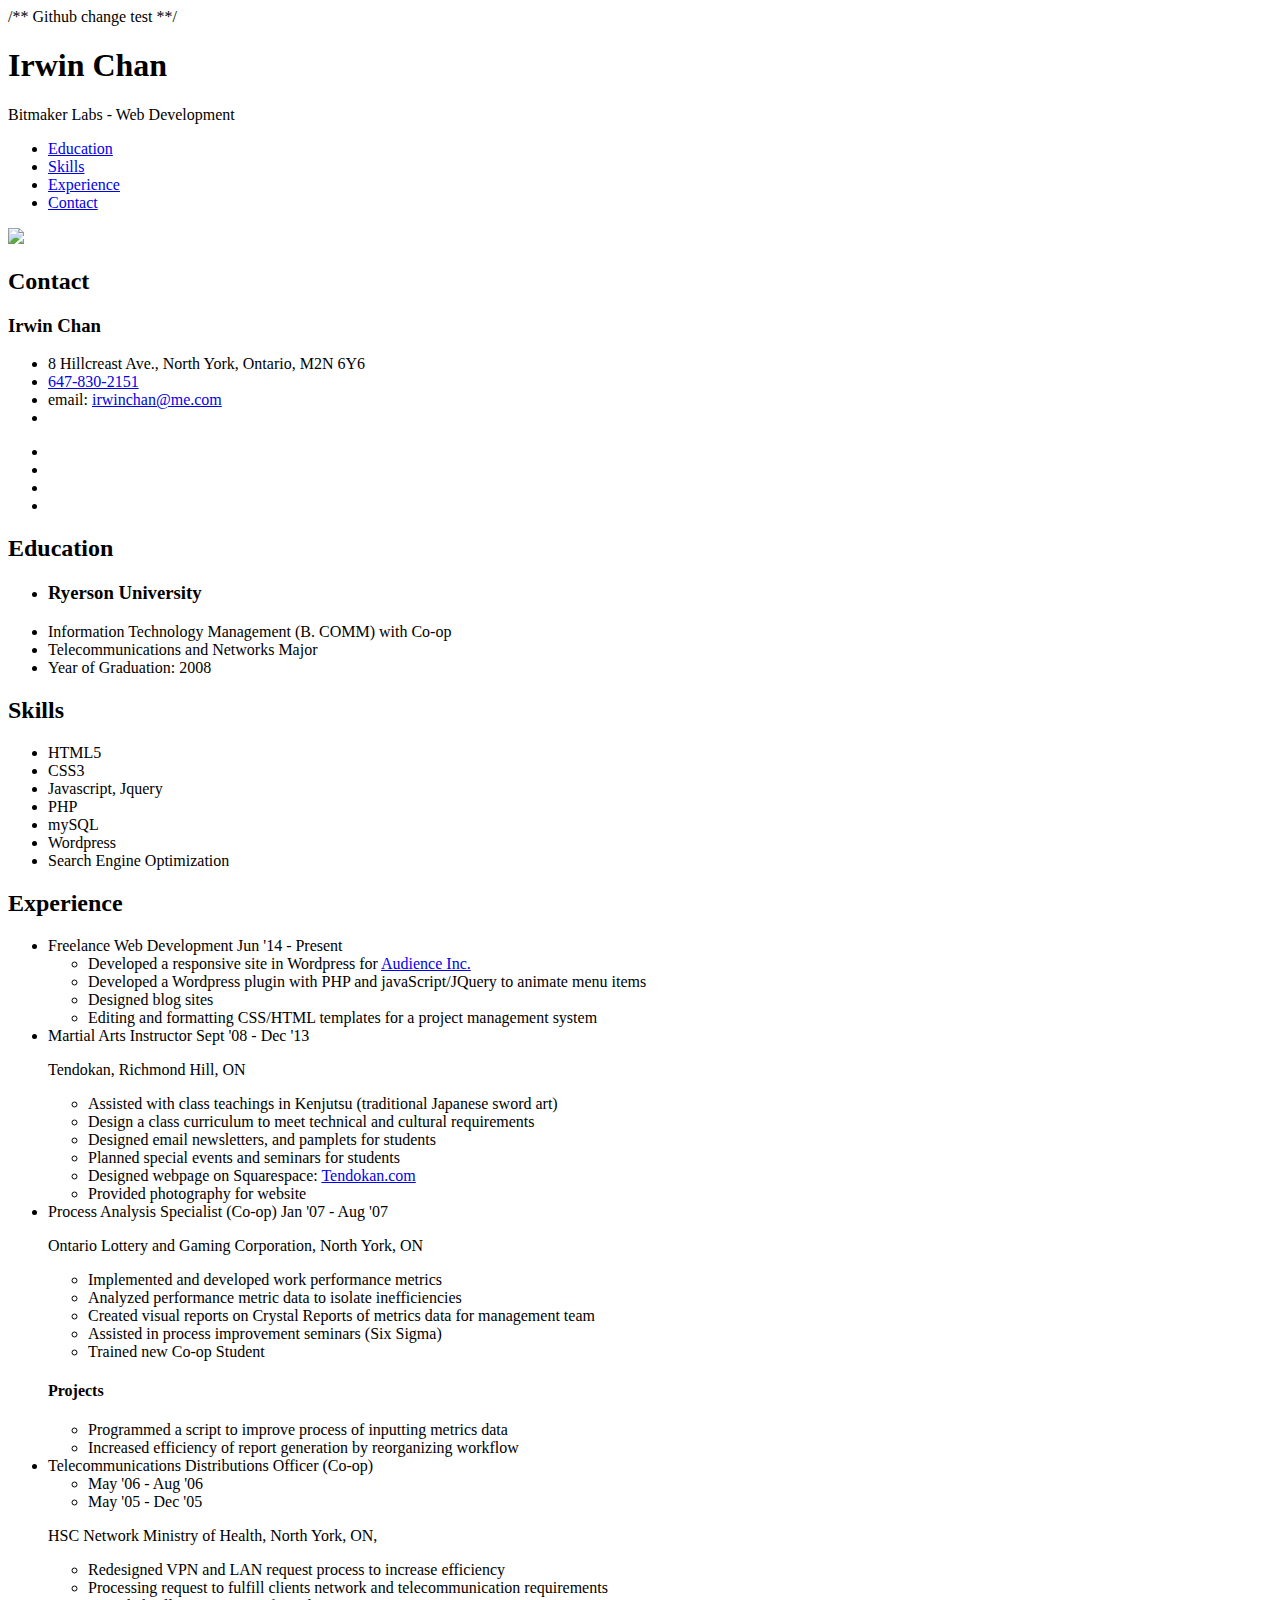
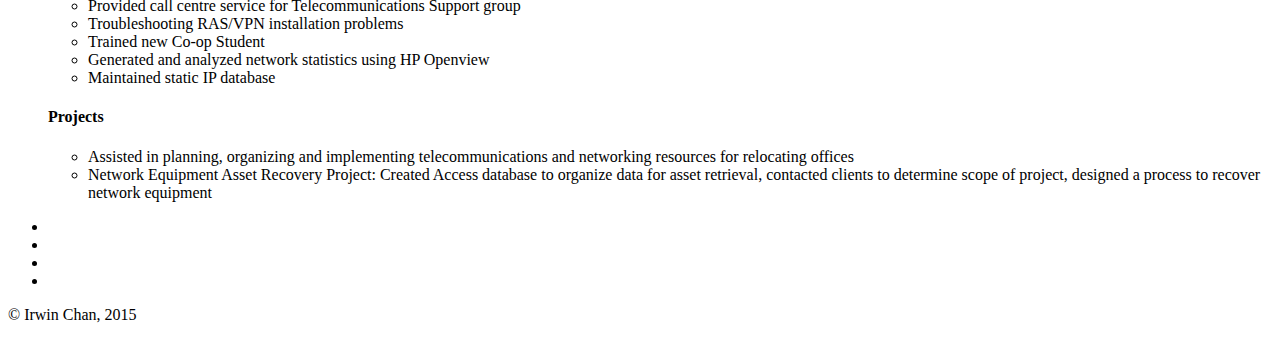
==== index.html @ 0ec88aa5 "Add index.html page" ====
<!DOCTYPE html>
<html>
    /** Github change test **/
<head>
    <link href='http://fonts.googleapis.com/css?family=Roboto+Condensed:300italic,400italic,700italic,400,300,700' rel='stylesheet' type='text/css'>
    <link rel="stylesheet" href="https://maxcdn.bootstrapcdn.com/font-awesome/4.4.0/css/font-awesome.min.css">
	<link type="text/css" rel="stylesheet" href="resume_styles.css">
    
	<title>Irwin Chan's Resume - Bitmaker Labs, Toronto, Ontario</title>
</head>
<body>
	<header>
		<div id="introduction">
			<h1>Irwin Chan</h1>
			<p>Bitmaker Labs - Web Development</p>
		</div>
		<nav>
			<ul>
				<li><a href="#education">Education</a></li>
				<li><a href="#skills">Skills</a></li>
				<li><a href="#experience">Experience</a></li>
				<li><a href="#contact">Contact</a></li>
			</ul>
		</nav>
	</header>
	<div id="content">
		<main>
			<section id="contact">
                <img id="my_Photo" src="irwin.JPG">
                <h2>Contact</h2>
                <h3>Irwin Chan</h3>
                <ul>
                    <li>8 Hillcreast Ave., North York, Ontario, M2N 6Y6</li>
                    <li><a href="tel:647-830-2151">647-830-2151</a></li>
                    <li>email: <a href="mailto:irwinchan@me.com">irwinchan@me.com</a><li>
                </ul>
                
                <ul class="social_Media_Links">
                    <li class="facebook"></li>
                    <li class="linkedin"></li>
                    <li class="twitter"></li>
                    <li class="google"></li>
                </ul>
            
			</section>
			<section id="education">
				<h2>Education</h2>
                <ul>
                    <li><h3>Ryerson University</h3></li>
                    <li>Information Technology Management (B. COMM) with Co-op</li>
                    <li>Telecommunications and Networks Major</li>
                    <li>Year of Graduation: 2008</li>
                </ul>
                
			</section>
			<section id="skills">
				<h2>Skills</h2>
                <ul id="skills_List">
                    <li class="skill_Item skill_Level_3">
                        HTML5
                    </li>
                    <li class="skill_Item skill_Level_3">
                        CSS3
                    </li>
                    <li class="skill_Item skill_Level_2">
                        Javascript, Jquery
                    </li>
                    <li class="skill_Item skill_Level_1">
                        PHP
                    </li>
                    <li class="skill_Item skill_Level_1">
                        mySQL
                    </li>
                    <li class="skill_Item skill_Level_2">
                        Wordpress
                    </li>
                    <li class="skill_Item skill_Level_1">
                        Search Engine Optimization
                    </li>
                </ul>

			</section>
			<section id="experience">
				<h2>Experience</h2>

                <ul id='timeline'>
                  <li class='work'>
                    <div class="relative">
                      <label for='work5'>Freelance Web Development</label>
                      <span class='date'>Jun '14 - Present</span>
                      <span class='circle'></span>
                    </div>
                    <div class='content'>
                        <ul class="job_Details">
                            <li>Developed a responsive site in Wordpress for <a href="www.audienceinc.ca">Audience Inc.</a></li>
                            <li>Developed a Wordpress plugin with PHP and javaScript/JQuery to animate menu items</li>
                            <li>Designed blog sites</li>
                            <li>Editing and formatting CSS/HTML templates for a project management system</li>
                        </ul>
                    </div>
                  </li>
                    <li class='work'>
                    <div class="relative">
                      <label for='work1'>Martial Arts Instructor</label>
                      <span class='date'>Sept '08 - Dec '13 </span>
                      <span class='circle'></span>
                    </div>
                    <div class='content'>
                        <p class="employer">
                            Tendokan, Richmond Hill, ON
                        </p>
                        <ul class="job_Details">
                            <li>Assisted with class teachings in Kenjutsu (traditional Japanese sword art)</li>
                            <li>Design a class curriculum to meet technical and cultural requirements</li>
                            <li>Designed email newsletters, and pamplets for students</li>
                            <li>Planned special events and seminars for students</li>
                            <li>Designed webpage on Squarespace: <a href="www.audienceinc.ca">Tendokan.com</a></li>
                            <li>Provided photography for website</li>
                        </ul>
                    </div>
                  </li>
                  <li class='work'>
                    <div class="relative">
                      <label for='work4'>Process Analysis Specialist (Co-op)</label>
                      <span class='date'>Jan '07 - Aug '07</span>
                      <span class='circle'></span>
                    </div>
                    <div class='content'>
                        <p class="employer">
                            Ontario Lottery and Gaming Corporation, North York, ON
                        </p>
                        <ul class="job_Details">
                            <li>Implemented and developed work performance metrics</li>
                            <li>Analyzed performance metric data to isolate inefficiencies</li>
                            <li>Created visual reports on Crystal Reports of metrics data for management team</li>
                            <li>Assisted in process improvement seminars (Six Sigma)</li>
                            <li>Trained new Co-op Student</li>
                        </ul>
                        <h4>Projects</h4>
                        <ul class="job_Details">
                            <li>Programmed a script to improve process of inputting metrics data</li>
                            <li>Increased efficiency of report generation by reorganizing workflow</li>
                        </ul>
                    </div>
                  </li>
                  <li class='work'>
                    <div class="relative">
                      <label for='work3'>Telecommunications Distributions Officer (Co-op)</label>
                      <span class='date'>
                            <ul class="date_list">
                                 <li>May '06 - Aug '06</li>
                                <li>May '05 - Dec '05</li>
                            </ul>
                      </span>
                      <span class='circle'></span>
                    </div>
                    <div class='content'>
                        <p class="employer">
                            HSC Network Ministry of Health, North York, ON, 
                        </p>
                        <ul class="job_Details">
                            <li>Redesigned VPN and LAN request process to increase efficiency</li>
                            <li>Processing request to fulfill clients network and telecommunication requirements</li>
                            <li>Provided call centre service for Telecommunications Support group</li>
                            <li>Troubleshooting RAS/VPN installation problems</li>
                            <li>Trained new Co-op Student</li>
                            <li>Generated and analyzed network statistics using HP Openview</li>
                            <li>Maintained static IP database</li>
                        </ul>
                        <h4>Projects</h4>
                        <ul class="job_Details">
                            <li>Assisted in planning, organizing and implementing telecommunications and networking resources for relocating offices</li>
                            <li>Network Equipment Asset Recovery Project: Created Access database to organize data for asset retrieval, contacted clients to determine scope of project, designed a process to recover network equipment</li>
                        </ul>
                    </div>
                  </li>
                </ul>
            </section>
		</main>
		<aside>
		</aside>
	</div>
	<footer>
         <ul class="social_Media_Links">
                    <li class="facebook"></li>
                    <li class="linkedin"></li>
                    <li class="twitter"></li>
                    <li class="google"></li>
        </ul>
        <p> &copy Irwin Chan, 2015</p>
       
	</footer>


</body>


</html>
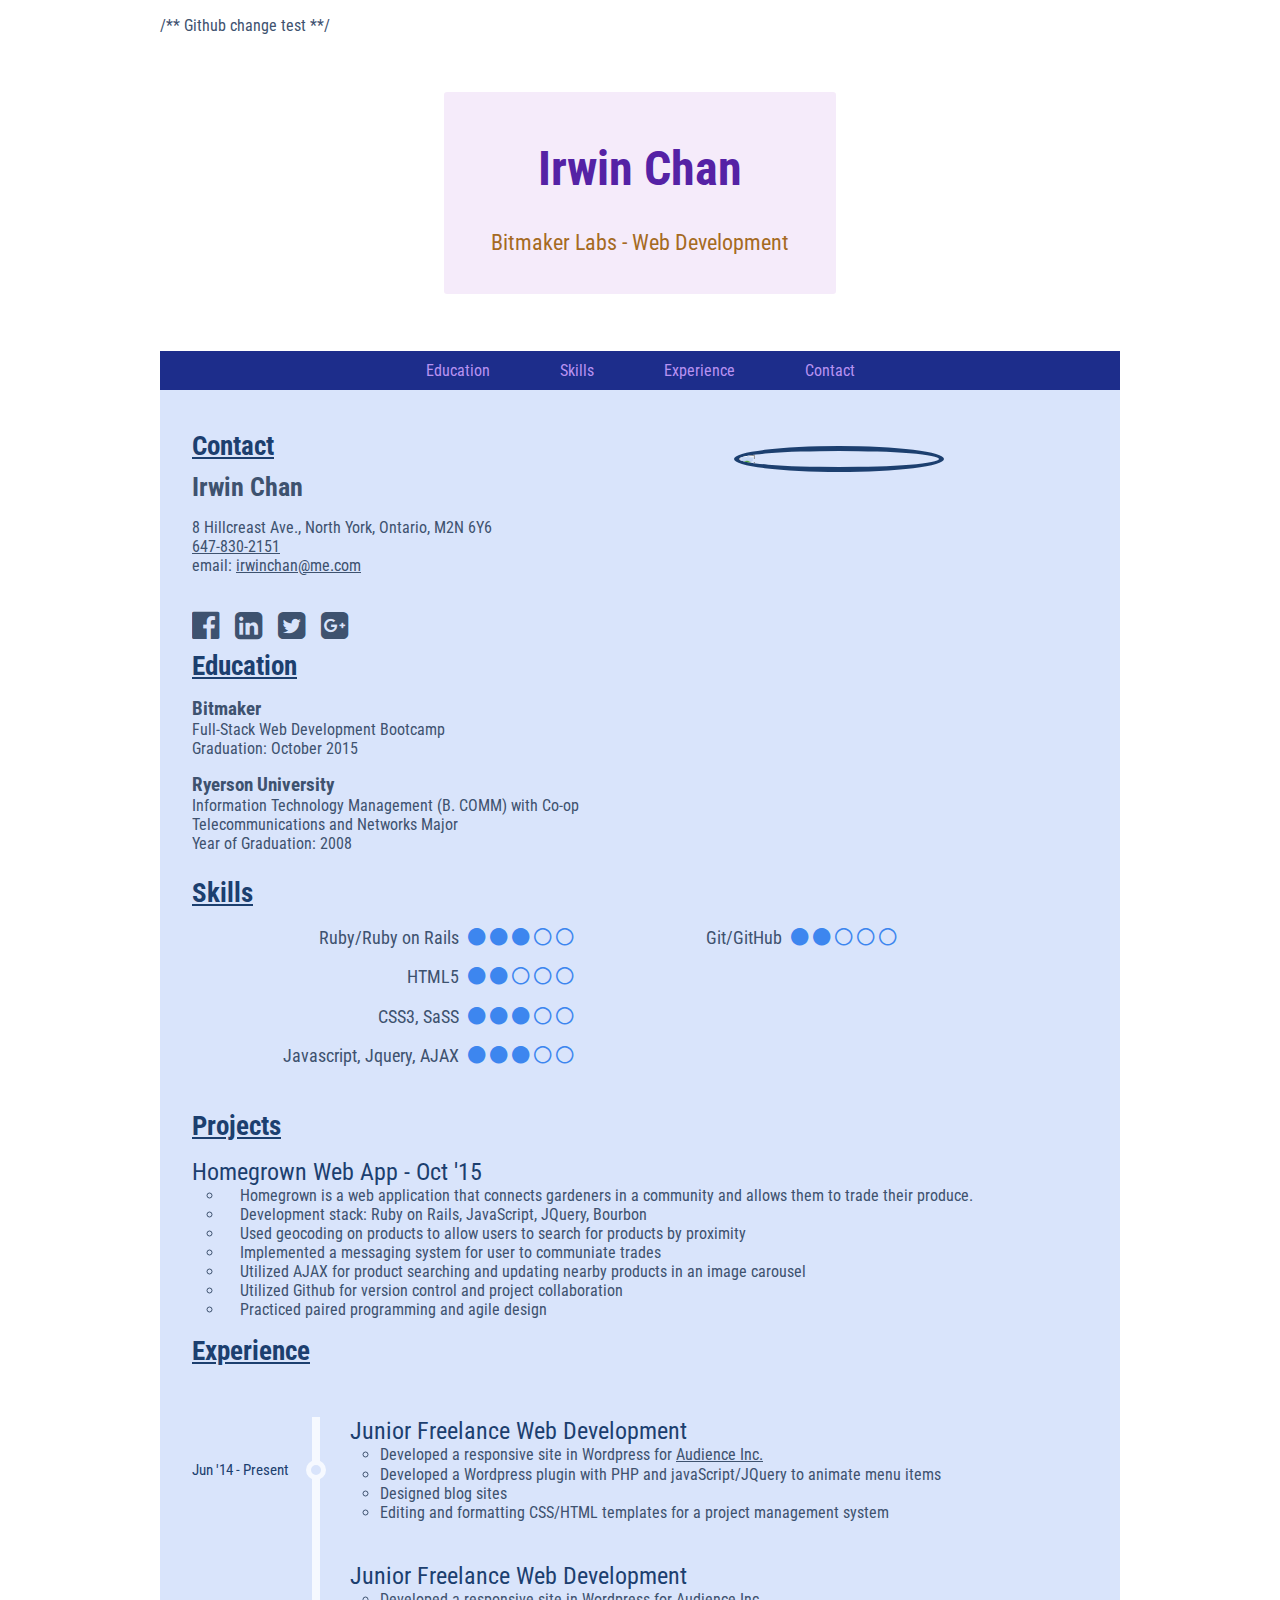
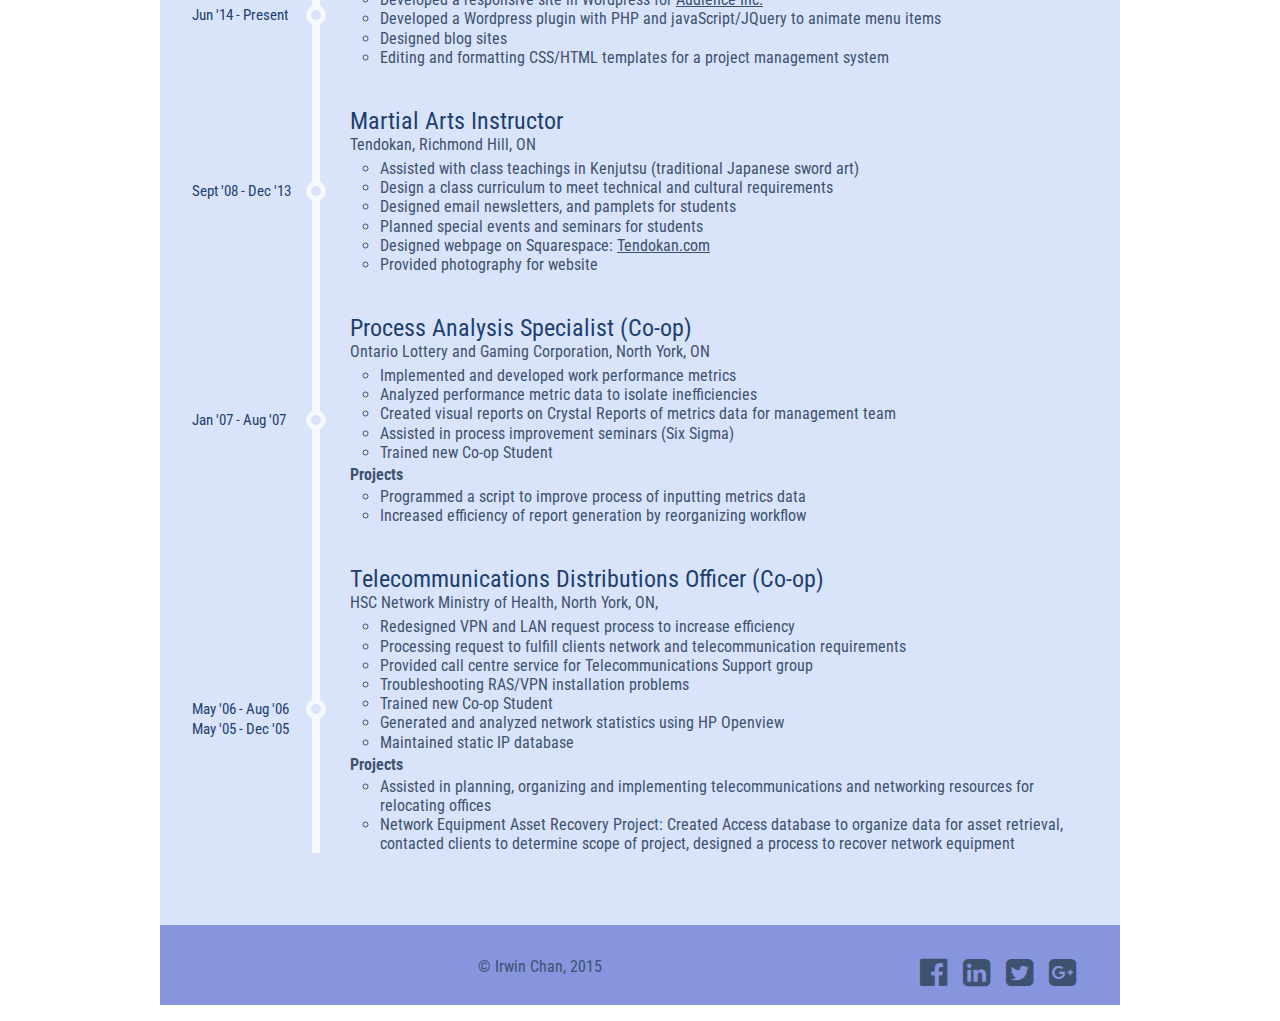
==== commit 87e18301: "Update index" ====
--- a/index.html
+++ b/index.html
@@ -4,195 +4,222 @@
 <head>
     <link href='http://fonts.googleapis.com/css?family=Roboto+Condensed:300italic,400italic,700italic,400,300,700' rel='stylesheet' type='text/css'>
     <link rel="stylesheet" href="https://maxcdn.bootstrapcdn.com/font-awesome/4.4.0/css/font-awesome.min.css">
-	<link type="text/css" rel="stylesheet" href="resume_styles.css">
-    
-	<title>Irwin Chan's Resume - Bitmaker Labs, Toronto, Ontario</title>
+  <link type="text/css" rel="stylesheet" href="resume_styles.css">
+
+  <title>Irwin Chan's Resume - Bitmaker Labs, Toronto, Ontario</title>
 </head>
 <body>
-	<header>
-		<div id="introduction">
-			<h1>Irwin Chan</h1>
-			<p>Bitmaker Labs - Web Development</p>
-		</div>
-		<nav>
-			<ul>
-				<li><a href="#education">Education</a></li>
-				<li><a href="#skills">Skills</a></li>
-				<li><a href="#experience">Experience</a></li>
-				<li><a href="#contact">Contact</a></li>
-			</ul>
-		</nav>
-	</header>
-	<div id="content">
-		<main>
-			<section id="contact">
-                <img id="my_Photo" src="irwin.JPG">
-                <h2>Contact</h2>
-                <h3>Irwin Chan</h3>
-                <ul>
-                    <li>8 Hillcreast Ave., North York, Ontario, M2N 6Y6</li>
-                    <li><a href="tel:647-830-2151">647-830-2151</a></li>
-                    <li>email: <a href="mailto:irwinchan@me.com">irwinchan@me.com</a><li>
+  <header>
+    <div id="introduction">
+      <h1>Irwin Chan</h1>
+      <p>Bitmaker Labs - Web Development</p>
+    </div>
+    <nav>
+      <ul>
+        <li><a href="#education">Education</a></li>
+        <li><a href="#skills">Skills</a></li>
+        <li><a href="#experience">Experience</a></li>
+        <li><a href="#contact">Contact</a></li>
+      </ul>
+    </nav>
+  </header>
+  <div id="content">
+    <main>
+
+      <section id="contact">
+        <img id="my_Photo" src="irwin.JPG">
+
+        <h2>Contact</h2>
+        <h3>Irwin Chan</h3>
+
+        <ul>
+          <li>8 Hillcreast Ave., North York, Ontario, M2N 6Y6</li>
+          <li><a href="tel:647-830-2151">647-830-2151</a></li>
+          <li>email: <a href="mailto:irwinchan@me.com">irwinchan@me.com</a><li>
+        </ul>
+
+        <ul class="social_Media_Links">
+          <li class="facebook"></li>
+          <li class="linkedin"></li>
+          <li class="twitter"></li>
+          <li class="google"></li>
+        </ul>
+      </section>
+
+      <section id="education">
+        <h2>Education</h2>
+        <ul>
+          <li><h3>Bitmaker</h3></li>
+          <li>Full-Stack Web Development Bootcamp</li>
+          <li>Graduation: October 2015</li>
+        </ul>
+        <ul>
+          <li><h3>Ryerson University</h3></li>
+          <li>Information Technology Management (B. COMM) with Co-op</li>
+          <li>Telecommunications and Networks Major</li>
+          <li>Year of Graduation: 2008</li>
+        </ul>
+      </section>
+
+      <section id="skills">
+        <h2>Skills</h2>
+        <ul id="skills_List">
+          <li class="skill_Item skill_Level_3">
+            Ruby/Ruby on Rails
+          </li>
+          <li class="skill_Item skill_Level_2">
+            HTML5
+          </li>
+          <li class="skill_Item skill_Level_3">
+            CSS3, SaSS
+          </li>
+          <li class="skill_Item skill_Level_3">
+            Javascript, Jquery, AJAX
+          </li>
+          <li class="skill_Item skill_Level_2">
+            Git/GitHub
+          </li>
+        </ul>
+      </section>
+      <div class="projects">
+        <h2>Projects</h2>
+
+        <ul class="project-details">
+          <strong>Homegrown Web App - Oct '15</strong>
+          <li>
+            Homegrown is a web application that connects gardeners in a community and allows them to trade their produce.
+          </li>
+          <li>Development stack: Ruby on Rails, JavaScript, JQuery, Bourbon</li>
+          <li>Used geocoding on products to allow users to search for products by proximity</li>
+          <li>Implemented a messaging system for user to communiate trades</li>
+          <li>Utilized AJAX for product searching and updating nearby products in an image carousel</li>
+          <li>Utilized Github for version control and project collaboration</li>
+          <li>Practiced paired programming and agile design</li>
+        </ul>
+      </div>
+
+      <section id="experience">
+        <h2>Experience</h2>
+
+        <ul id='timeline'>
+          <li class='work'>
+            <div class="relative">
+              <label for='work5'>Junior Freelance Web Development</label>
+              <span class='date'>Jun '14 - Present</span>
+              <span class='circle'></span>
+            </div>
+            <div class='content'>
+              <ul class="job_Details">
+                <li>Developed a responsive site in Wordpress for <a href="www.audienceinc.ca">Audience Inc.</a></li>
+                <li>Developed a Wordpress plugin with PHP and javaScript/JQuery to animate menu items</li>
+                <li>Designed blog sites</li>
+                <li>Editing and formatting CSS/HTML templates for a project management system</li>
+              </ul>
+            </div>
+          </li>
+          <li class='work'>
+            <div class="relative">
+              <label for='work5'>Junior Freelance Web Development</label>
+              <span class='date'>Jun '14 - Present</span>
+              <span class='circle'></span>
+            </div>
+            <div class='content'>
+              <ul class="job_Details">
+                <li>Developed a responsive site in Wordpress for <a href="www.audienceinc.ca">Audience Inc.</a></li>
+                <li>Developed a Wordpress plugin with PHP and javaScript/JQuery to animate menu items</li>
+                <li>Designed blog sites</li>
+                <li>Editing and formatting CSS/HTML templates for a project management system</li>
+              </ul>
+            </div>
+          </li>
+            <li class='work'>
+            <div class="relative">
+              <label for='work1'>Martial Arts Instructor</label>
+              <span class='date'>Sept '08 - Dec '13 </span>
+              <span class='circle'></span>
+            </div>
+            <div class='content'>
+              <p class="employer">
+                Tendokan, Richmond Hill, ON
+              </p>
+              <ul class="job_Details">
+                <li>Assisted with class teachings in Kenjutsu (traditional Japanese sword art)</li>
+                <li>Design a class curriculum to meet technical and cultural requirements</li>
+                <li>Designed email newsletters, and pamplets for students</li>
+                <li>Planned special events and seminars for students</li>
+                <li>Designed webpage on Squarespace: <a href="www.audienceinc.ca">Tendokan.com</a></li>
+                <li>Provided photography for website</li>
+              </ul>
+            </div>
+          </li>
+          <li class='work'>
+            <div class="relative">
+              <label for='work4'>Process Analysis Specialist (Co-op)</label>
+              <span class='date'>Jan '07 - Aug '07</span>
+              <span class='circle'></span>
+            </div>
+            <div class='content'>
+              <p class="employer">
+                Ontario Lottery and Gaming Corporation, North York, ON
+              </p>
+              <ul class="job_Details">
+                <li>Implemented and developed work performance metrics</li>
+                <li>Analyzed performance metric data to isolate inefficiencies</li>
+                <li>Created visual reports on Crystal Reports of metrics data for management team</li>
+                <li>Assisted in process improvement seminars (Six Sigma)</li>
+                <li>Trained new Co-op Student</li>
+              </ul>
+              <h4>Projects</h4>
+              <ul class="job_Details">
+                <li>Programmed a script to improve process of inputting metrics data</li>
+                <li>Increased efficiency of report generation by reorganizing workflow</li>
+              </ul>
+            </div>
+          </li>
+          <li class='work'>
+            <div class="relative">
+              <label for='work3'>Telecommunications Distributions Officer (Co-op)</label>
+              <span class='date'>
+                <ul class="date_list">
+                  <li>May '06 - Aug '06</li>
+                  <li>May '05 - Dec '05</li>
                 </ul>
-                
-                <ul class="social_Media_Links">
-                    <li class="facebook"></li>
-                    <li class="linkedin"></li>
-                    <li class="twitter"></li>
-                    <li class="google"></li>
-                </ul>
-            
-			</section>
-			<section id="education">
-				<h2>Education</h2>
-                <ul>
-                    <li><h3>Ryerson University</h3></li>
-                    <li>Information Technology Management (B. COMM) with Co-op</li>
-                    <li>Telecommunications and Networks Major</li>
-                    <li>Year of Graduation: 2008</li>
-                </ul>
-                
-			</section>
-			<section id="skills">
-				<h2>Skills</h2>
-                <ul id="skills_List">
-                    <li class="skill_Item skill_Level_3">
-                        HTML5
-                    </li>
-                    <li class="skill_Item skill_Level_3">
-                        CSS3
-                    </li>
-                    <li class="skill_Item skill_Level_2">
-                        Javascript, Jquery
-                    </li>
-                    <li class="skill_Item skill_Level_1">
-                        PHP
-                    </li>
-                    <li class="skill_Item skill_Level_1">
-                        mySQL
-                    </li>
-                    <li class="skill_Item skill_Level_2">
-                        Wordpress
-                    </li>
-                    <li class="skill_Item skill_Level_1">
-                        Search Engine Optimization
-                    </li>
-                </ul>
-
-			</section>
-			<section id="experience">
-				<h2>Experience</h2>
-
-                <ul id='timeline'>
-                  <li class='work'>
-                    <div class="relative">
-                      <label for='work5'>Freelance Web Development</label>
-                      <span class='date'>Jun '14 - Present</span>
-                      <span class='circle'></span>
-                    </div>
-                    <div class='content'>
-                        <ul class="job_Details">
-                            <li>Developed a responsive site in Wordpress for <a href="www.audienceinc.ca">Audience Inc.</a></li>
-                            <li>Developed a Wordpress plugin with PHP and javaScript/JQuery to animate menu items</li>
-                            <li>Designed blog sites</li>
-                            <li>Editing and formatting CSS/HTML templates for a project management system</li>
-                        </ul>
-                    </div>
-                  </li>
-                    <li class='work'>
-                    <div class="relative">
-                      <label for='work1'>Martial Arts Instructor</label>
-                      <span class='date'>Sept '08 - Dec '13 </span>
-                      <span class='circle'></span>
-                    </div>
-                    <div class='content'>
-                        <p class="employer">
-                            Tendokan, Richmond Hill, ON
-                        </p>
-                        <ul class="job_Details">
-                            <li>Assisted with class teachings in Kenjutsu (traditional Japanese sword art)</li>
-                            <li>Design a class curriculum to meet technical and cultural requirements</li>
-                            <li>Designed email newsletters, and pamplets for students</li>
-                            <li>Planned special events and seminars for students</li>
-                            <li>Designed webpage on Squarespace: <a href="www.audienceinc.ca">Tendokan.com</a></li>
-                            <li>Provided photography for website</li>
-                        </ul>
-                    </div>
-                  </li>
-                  <li class='work'>
-                    <div class="relative">
-                      <label for='work4'>Process Analysis Specialist (Co-op)</label>
-                      <span class='date'>Jan '07 - Aug '07</span>
-                      <span class='circle'></span>
-                    </div>
-                    <div class='content'>
-                        <p class="employer">
-                            Ontario Lottery and Gaming Corporation, North York, ON
-                        </p>
-                        <ul class="job_Details">
-                            <li>Implemented and developed work performance metrics</li>
-                            <li>Analyzed performance metric data to isolate inefficiencies</li>
-                            <li>Created visual reports on Crystal Reports of metrics data for management team</li>
-                            <li>Assisted in process improvement seminars (Six Sigma)</li>
-                            <li>Trained new Co-op Student</li>
-                        </ul>
-                        <h4>Projects</h4>
-                        <ul class="job_Details">
-                            <li>Programmed a script to improve process of inputting metrics data</li>
-                            <li>Increased efficiency of report generation by reorganizing workflow</li>
-                        </ul>
-                    </div>
-                  </li>
-                  <li class='work'>
-                    <div class="relative">
-                      <label for='work3'>Telecommunications Distributions Officer (Co-op)</label>
-                      <span class='date'>
-                            <ul class="date_list">
-                                 <li>May '06 - Aug '06</li>
-                                <li>May '05 - Dec '05</li>
-                            </ul>
-                      </span>
-                      <span class='circle'></span>
-                    </div>
-                    <div class='content'>
-                        <p class="employer">
-                            HSC Network Ministry of Health, North York, ON, 
-                        </p>
-                        <ul class="job_Details">
-                            <li>Redesigned VPN and LAN request process to increase efficiency</li>
-                            <li>Processing request to fulfill clients network and telecommunication requirements</li>
-                            <li>Provided call centre service for Telecommunications Support group</li>
-                            <li>Troubleshooting RAS/VPN installation problems</li>
-                            <li>Trained new Co-op Student</li>
-                            <li>Generated and analyzed network statistics using HP Openview</li>
-                            <li>Maintained static IP database</li>
-                        </ul>
-                        <h4>Projects</h4>
-                        <ul class="job_Details">
-                            <li>Assisted in planning, organizing and implementing telecommunications and networking resources for relocating offices</li>
-                            <li>Network Equipment Asset Recovery Project: Created Access database to organize data for asset retrieval, contacted clients to determine scope of project, designed a process to recover network equipment</li>
-                        </ul>
-                    </div>
-                  </li>
-                </ul>
-            </section>
-		</main>
-		<aside>
-		</aside>
-	</div>
-	<footer>
-         <ul class="social_Media_Links">
-                    <li class="facebook"></li>
-                    <li class="linkedin"></li>
-                    <li class="twitter"></li>
-                    <li class="google"></li>
-        </ul>
-        <p> &copy Irwin Chan, 2015</p>
-       
-	</footer>
-
-
+              </span>
+              <span class='circle'></span>
+            </div>
+            <div class='content'>
+              <p class="employer">
+                HSC Network Ministry of Health, North York, ON,
+              </p>
+              <ul class="job_Details">
+                <li>Redesigned VPN and LAN request process to increase efficiency</li>
+                <li>Processing request to fulfill clients network and telecommunication requirements</li>
+                <li>Provided call centre service for Telecommunications Support group</li>
+                <li>Troubleshooting RAS/VPN installation problems</li>
+                <li>Trained new Co-op Student</li>
+                <li>Generated and analyzed network statistics using HP Openview</li>
+                <li>Maintained static IP database</li>
+              </ul>
+              <h4>Projects</h4>
+              <ul class="job_Details">
+                <li>Assisted in planning, organizing and implementing telecommunications and networking resources for relocating offices</li>
+                <li>Network Equipment Asset Recovery Project: Created Access database to organize data for asset retrieval, contacted clients to determine scope of project, designed a process to recover network equipment</li>
+              </ul>
+            </div>
+          </li>
+        </ul>
+      </section>
+    </main>
+  </div>
+
+  <footer>
+    <ul class="social_Media_Links">
+    <li class="facebook"></li>
+    <li class="linkedin"></li>
+    <li class="twitter"></li>
+    <li class="google"></li>
+    </ul>
+    <p> &copy Irwin Chan, 2015</p>
+  </footer>
 </body>
-
-
 </html>--- a/resume_styles.css
+++ b/resume_styles.css
@@ -0,0 +1,320 @@
+body {
+    font-family: 'Roboto Condensed', sans-serif;
+	max-width: 960px;
+	margin: 1em auto;
+    color: #3E526F;
+}
+
+ul {
+    padding: 0;
+}
+
+li h3{
+    margin: 0;
+}
+
+a {
+    color: #3E526F;
+}
+
+.projects ul {
+    list-style: circle;
+}
+
+.projects li {
+    padding-left: 1em;
+    margin-left: 2em;
+}
+
+/**************************/
+/** Header **/
+/**************************/
+
+header {
+    padding-top: 57px;
+    background-image: url("14122-NPEBQF.jpg");
+    background-position: 0% 25%;
+    background-size: 100%;
+    text-align: center;
+}
+
+
+#introduction {
+    max-width: 360px;
+    padding: 16px;
+    background-color: rgba(236,215,246,.5);
+    margin: 0 auto 57px;
+    border-radius: 3px;
+}
+
+#introduction h1 {
+    font-size: 3em;
+    font-family: 'Roboto Condensed';
+    color: #5522A5;
+}
+
+#introduction p {
+    color: #A56A22;
+    font-size: 1.4em;
+}
+
+nav {
+	background: #1D2D8B;
+    padding: 0;
+    margin: 0;
+}
+
+
+nav ul {
+	display: inline-block;
+	overflow: hidden;
+	margin: 0 auto;
+	list-style-type: none;
+	padding: 0;
+    margin-bottom: -4px;
+}
+
+nav ul li {
+	float: left;
+	padding: 10px 35px;
+}
+
+nav ul li:hover {
+    background-color: #10184C;
+}
+
+
+
+nav ul li a {
+	color: #B892F1 ;
+    text-decoration: none;
+}
+
+/**************************/
+/** Content **/
+/**************************/
+
+#content {
+    padding: 2em;
+    background: rgb(217,228,251);
+	clear: both;
+}
+
+#content section {
+    clear: both;
+    margin-top: .5em;
+    overflow: hidden;
+}
+
+#content section h2, h2 {
+    margin: 0;
+    font-size: 1.7em;
+    color: #1C3F6F;
+    text-decoration: underline;
+}
+
+#content section p {
+    color: #3E526F ;
+}
+
+
+/** Contact **/
+
+#contact h3{
+    font-size: 1.6em;
+    margin-bottom: 3px;
+    margin-top: 10px;
+}
+
+#my_Photo {
+    width: 200px;
+    border: 5px solid #1C3F6F;
+    border-radius: 100%;
+    margin: 1em 9em 0 1em;
+    float: right;
+}
+
+.social_Media_Links {
+    list-style: none;
+    padding: 0;
+}
+
+.social_Media_Links li:hover:after{
+    color: #F26756;
+}
+
+.social_Media_Links li:after {
+    float: left;
+    margin-right: .5em;
+    font-family: FontAwesome;
+    color: #3E526F;
+    font-size: 2em;
+}
+
+.social_Media_Links .facebook:after {
+    content: '\f230';
+}
+
+.social_Media_Links .linkedin:after {
+    content: '\f08c';
+}
+
+.social_Media_Links .twitter:after {
+    content: '\f081';
+}
+
+.social_Media_Links .google:after {
+    content: '\f0d4';
+}
+
+/** Education **/
+
+
+
+/** Skills **/
+
+#skills_List {
+    overflow: auto;
+    font-size: 1.15em;
+    list-style: none;
+    padding-right: 150px;
+    height: 165px;
+    display:-webkit-flex;
+    display: -ms-flexbox;
+    display: flex;
+    -webkit-flex-flow: column wrap;
+    -ms-flex-flow: column wrap;
+    flex-flow: column wrap;
+    -webkit-align-items: flex-start;
+    -ms-flex-align: start;
+    align-items: flex-end;
+}
+
+#skills_List li {
+    margin-right: 2em;
+    margin-bottom: 1em;
+}
+
+.skill_Item:after {
+    font-family: FontAwesome;
+    color: #3D86EF;
+    font-size: 1.1em;
+    letter-spacing: 5px;
+    margin-left: 5px;
+}
+
+.skill_Level_1:after {
+  content: '\f111 \f1db \f1db \f1db \f1db';
+}
+
+.skill_Level_2:after {
+  content: '\f111 \f111 \f1db \f1db \f1db';
+}
+
+.skill_Level_3:after {
+  content: '\f111 \f111 \f111 \f1db \f1db';
+}
+
+.skill_Level_4:after {
+  content: '\f111 \f111 \f111 \f111 \f1db';
+}
+
+.skill_Level_5:after {
+  content: '\f111 \f111 \f111 \f111 \f111';
+}
+
+/** Experience **/
+
+#experience .job_Details {
+    list-style: circle;
+    margin-left: 30px;
+    margin-top: 0;
+    line-height: 1.2;
+}
+#experience .job_Details li {
+    margin: 0;
+    padding: 0;
+}
+
+#experience .content h4 {
+    margin: 3px 0;
+}
+
+/** Time Line **/
+
+#timeline {
+    list-style: none;
+    margin: 50px 0 30px 120px;
+    padding-left: 30px;
+    border-left: 8px solid #F6F9FF;
+}
+
+#timeline li {
+    margin: 40px 0;
+    position: relative;
+}
+
+#timeline p {
+    margin: 0 0 5px;
+}
+
+label,
+.projects strong {
+    font-size: 1.5em;
+    color: #1C3F6F;
+    font-weight: normal;
+}
+
+
+.date {
+    margin-top: -10px;
+    top: 50%;
+    left: -158px;
+    font-size: 0.95em;
+    line-height: 20px;
+    position: absolute;
+    color: #1C3F6F;
+}
+
+#timeline .date .date_list li {
+    margin: 0;
+    padding: 0;
+}
+
+.circle {
+    margin-top: -10px;
+    top: 50%;
+    left: -44px;
+    width: 10px;
+    height: 10px;
+    background: rgb(217,228,251);
+    border: 5px solid #F6F9FF;
+    border-radius: 50%;
+    display: block;
+    position: absolute;
+}
+
+.work:hover .circle {
+    background: #F26756;
+}
+
+.work:hover .date {
+    color: #F26756;
+    font-weight: bold;
+    font-size: 1em;
+}
+
+/** Footer **/
+
+footer {
+    padding-top: 1em;
+    overflow: hidden;
+    background: #8794DE;
+    text-align: center;
+}
+
+footer .social_Media_Links {
+    float: right;
+    width: 200px;
+}
+
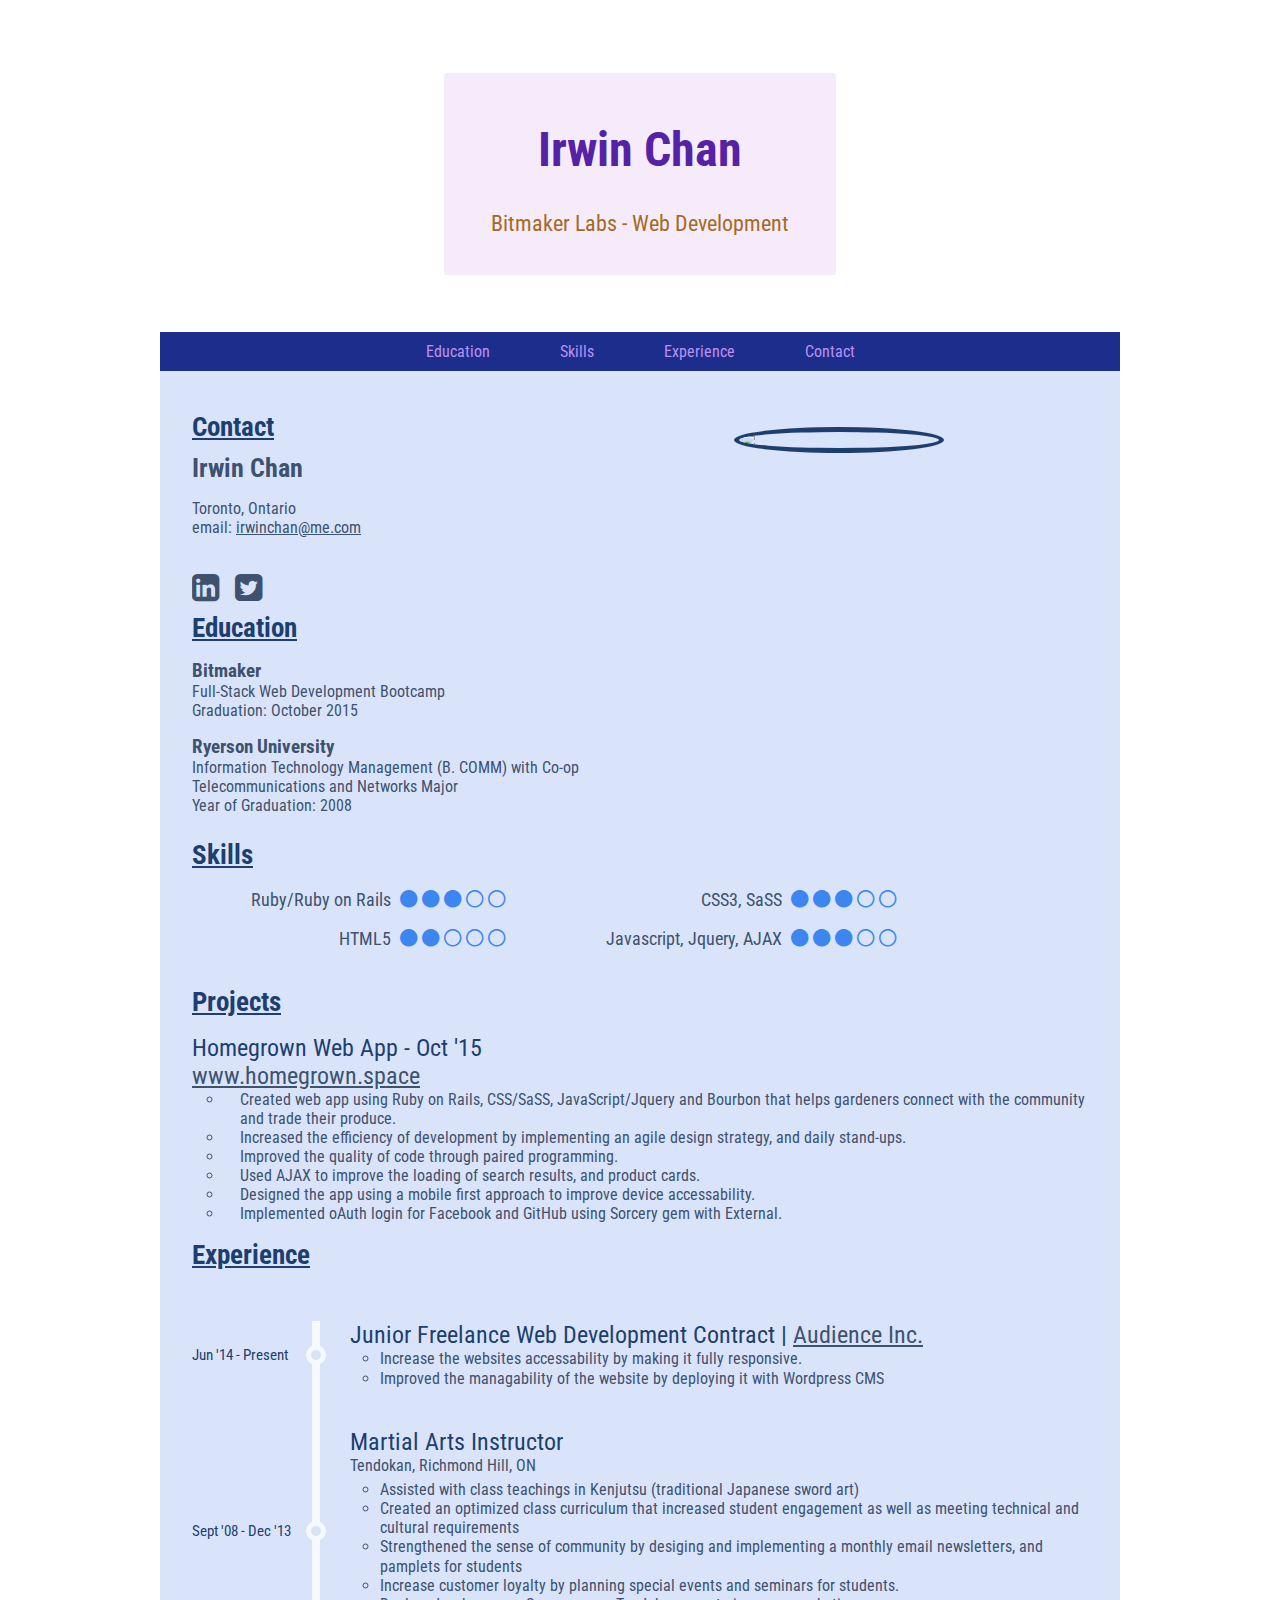
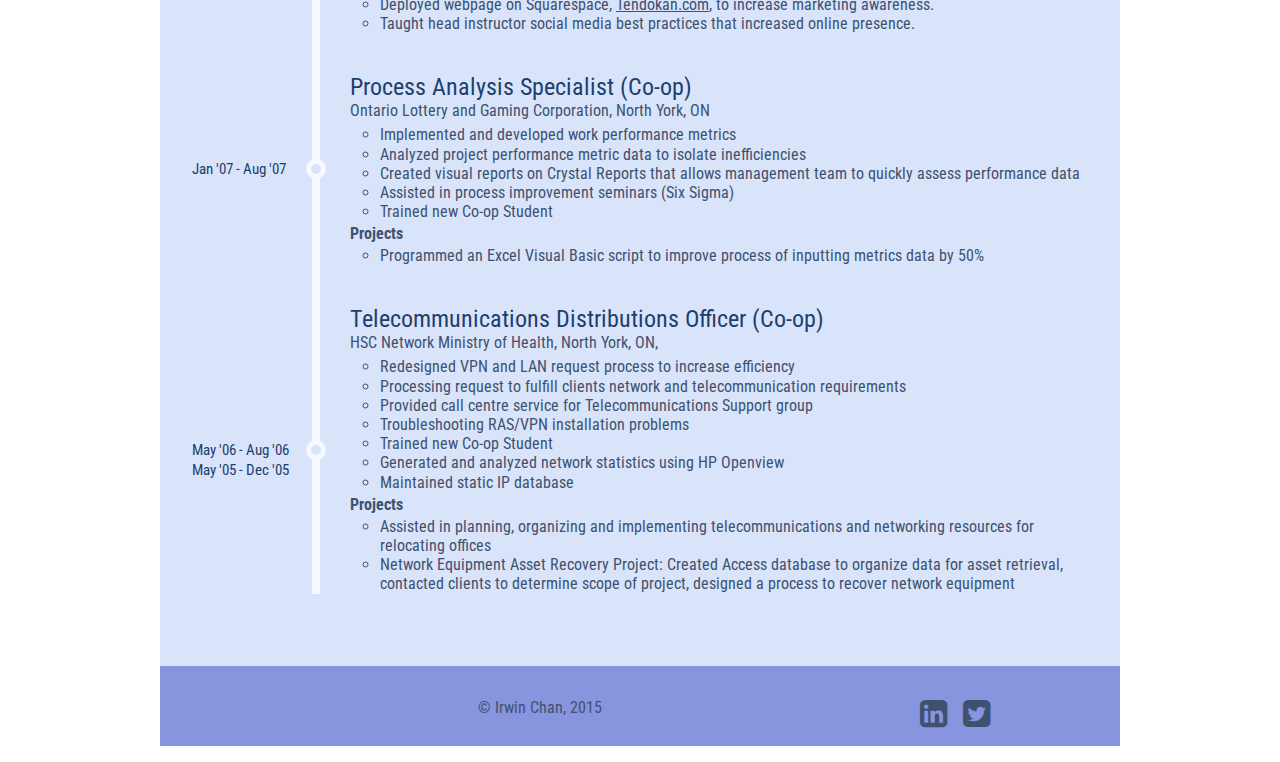
==== commit 41edf384: "Add oAuth to project tasks" ====
--- a/index.html
+++ b/index.html
@@ -1,12 +1,11 @@
 <!DOCTYPE html>
 <html>
-    /** Github change test **/
 <head>
     <link href='http://fonts.googleapis.com/css?family=Roboto+Condensed:300italic,400italic,700italic,400,300,700' rel='stylesheet' type='text/css'>
     <link rel="stylesheet" href="https://maxcdn.bootstrapcdn.com/font-awesome/4.4.0/css/font-awesome.min.css">
   <link type="text/css" rel="stylesheet" href="resume_styles.css">
 
-  <title>Irwin Chan's Resume - Bitmaker Labs, Toronto, Ontario</title>
+  <title>Irwin Chan's Resume - Full-Stack Web Developer, Toronto, Ontario</title>
 </head>
 <body>
   <header>
@@ -33,16 +32,20 @@
         <h3>Irwin Chan</h3>
 
         <ul>
-          <li>8 Hillcreast Ave., North York, Ontario, M2N 6Y6</li>
-          <li><a href="tel:647-830-2151">647-830-2151</a></li>
+          <li>Toronto, Ontario</li>
           <li>email: <a href="mailto:irwinchan@me.com">irwinchan@me.com</a><li>
         </ul>
 
         <ul class="social_Media_Links">
-          <li class="facebook"></li>
-          <li class="linkedin"></li>
-          <li class="twitter"></li>
-          <li class="google"></li>
+          <a href="https://ca.linkedin.com/pub/irwin-chan/105/475/aa4">
+            <li class="linkedin"></li>
+          </a>
+          <a href="https://twitter.com/winIrChan">
+            <li class="twitter"></li>
+          </a>
+          <a href="https://github.com/irwinchan">
+            <li class="github"></li>
+          </a>
         </ul>
       </section>
 
@@ -76,25 +79,26 @@
           <li class="skill_Item skill_Level_3">
             Javascript, Jquery, AJAX
           </li>
-          <li class="skill_Item skill_Level_2">
-            Git/GitHub
-          </li>
         </ul>
       </section>
       <div class="projects">
         <h2>Projects</h2>
 
         <ul class="project-details">
-          <strong>Homegrown Web App - Oct '15</strong>
-          <li>
-            Homegrown is a web application that connects gardeners in a community and allows them to trade their produce.
-          </li>
-          <li>Development stack: Ruby on Rails, JavaScript, JQuery, Bourbon</li>
-          <li>Used geocoding on products to allow users to search for products by proximity</li>
-          <li>Implemented a messaging system for user to communiate trades</li>
-          <li>Utilized AJAX for product searching and updating nearby products in an image carousel</li>
-          <li>Utilized Github for version control and project collaboration</li>
-          <li>Practiced paired programming and agile design</li>
+          <strong>Homegrown Web App - Oct '15</strong><br/>
+          <div class='project-link'>
+            <strong>
+              <a href="http://www.homegrown.space">
+                www.homegrown.space
+              </a>
+            </strong>
+          </div>
+          <li>Created web app using Ruby on Rails, CSS/SaSS, JavaScript/Jquery and Bourbon that helps gardeners connect with the community and trade their produce.</li>
+          <li>Increased the efficiency of development by implementing an agile design strategy, and daily stand-ups.</li>
+          <li>Improved the quality of code through paired programming.</li>
+          <li>Used AJAX to improve the loading of search results, and product cards.</li>
+          <li>Designed the app using a mobile first approach to improve device accessability.</li>
+          <li>Implemented oAuth login for Facebook and GitHub using Sorcery gem with External.</li>
         </ul>
       </div>
 
@@ -104,35 +108,18 @@
         <ul id='timeline'>
           <li class='work'>
             <div class="relative">
-              <label for='work5'>Junior Freelance Web Development</label>
+              <label for='work5'>Junior Freelance Web Development Contract | <a href="www.audienceinc.ca">Audience Inc.</a></label>
               <span class='date'>Jun '14 - Present</span>
               <span class='circle'></span>
             </div>
             <div class='content'>
               <ul class="job_Details">
-                <li>Developed a responsive site in Wordpress for <a href="www.audienceinc.ca">Audience Inc.</a></li>
-                <li>Developed a Wordpress plugin with PHP and javaScript/JQuery to animate menu items</li>
-                <li>Designed blog sites</li>
-                <li>Editing and formatting CSS/HTML templates for a project management system</li>
-              </ul>
-            </div>
-          </li>
-          <li class='work'>
-            <div class="relative">
-              <label for='work5'>Junior Freelance Web Development</label>
-              <span class='date'>Jun '14 - Present</span>
-              <span class='circle'></span>
-            </div>
-            <div class='content'>
-              <ul class="job_Details">
-                <li>Developed a responsive site in Wordpress for <a href="www.audienceinc.ca">Audience Inc.</a></li>
-                <li>Developed a Wordpress plugin with PHP and javaScript/JQuery to animate menu items</li>
-                <li>Designed blog sites</li>
-                <li>Editing and formatting CSS/HTML templates for a project management system</li>
-              </ul>
-            </div>
-          </li>
-            <li class='work'>
+                <li>Increase the websites accessability by making it fully responsive.</li>
+                <li>Improved the managability of the website by deploying it with Wordpress CMS</li>
+              </ul>
+            </div>
+          </li>
+          <li class='work'>
             <div class="relative">
               <label for='work1'>Martial Arts Instructor</label>
               <span class='date'>Sept '08 - Dec '13 </span>
@@ -144,11 +131,11 @@
               </p>
               <ul class="job_Details">
                 <li>Assisted with class teachings in Kenjutsu (traditional Japanese sword art)</li>
-                <li>Design a class curriculum to meet technical and cultural requirements</li>
-                <li>Designed email newsletters, and pamplets for students</li>
-                <li>Planned special events and seminars for students</li>
-                <li>Designed webpage on Squarespace: <a href="www.audienceinc.ca">Tendokan.com</a></li>
-                <li>Provided photography for website</li>
+                <li>Created an optimized class curriculum that increased student engagement as well as meeting technical and cultural requirements</li>
+                <li>Strengthened the sense of community by desiging and implementing a monthly email newsletters, and pamplets for students</li>
+                <li>Increase customer loyalty by planning special events and seminars for students.</li>
+                <li>Deployed webpage on Squarespace, <a href="www.tendokan.com">Tendokan.com</a>, to increase marketing awareness.</li>
+                <li>Taught head instructor social media best practices that increased online presence.</li>
               </ul>
             </div>
           </li>
@@ -164,15 +151,14 @@
               </p>
               <ul class="job_Details">
                 <li>Implemented and developed work performance metrics</li>
-                <li>Analyzed performance metric data to isolate inefficiencies</li>
-                <li>Created visual reports on Crystal Reports of metrics data for management team</li>
+                <li>Analyzed project performance metric data to isolate inefficiencies</li>
+                <li>Created visual reports on Crystal Reports that allows management team to quickly assess performance data</li>
                 <li>Assisted in process improvement seminars (Six Sigma)</li>
                 <li>Trained new Co-op Student</li>
               </ul>
               <h4>Projects</h4>
               <ul class="job_Details">
-                <li>Programmed a script to improve process of inputting metrics data</li>
-                <li>Increased efficiency of report generation by reorganizing workflow</li>
+                <li>Programmed an Excel Visual Basic script to improve process of inputting metrics data by 50%</li>
               </ul>
             </div>
           </li>
@@ -214,10 +200,15 @@
 
   <footer>
     <ul class="social_Media_Links">
-    <li class="facebook"></li>
-    <li class="linkedin"></li>
-    <li class="twitter"></li>
-    <li class="google"></li>
+      <a href="https://ca.linkedin.com/pub/irwin-chan/105/475/aa4">
+        <li class="linkedin"></li>
+      </a>
+      <a href="https://twitter.com/winIrChan">
+        <li class="twitter"></li>
+      </a>
+      <a href="https://github.com/irwinchan">
+        <li class="github"></li>
+      </a>
     </ul>
     <p> &copy Irwin Chan, 2015</p>
   </footer>
--- a/resume_styles.css
+++ b/resume_styles.css
@@ -178,7 +178,7 @@
     font-size: 1.15em;
     list-style: none;
     padding-right: 150px;
-    height: 165px;
+    height: 79px;
     display:-webkit-flex;
     display: -ms-flexbox;
     display: flex;
